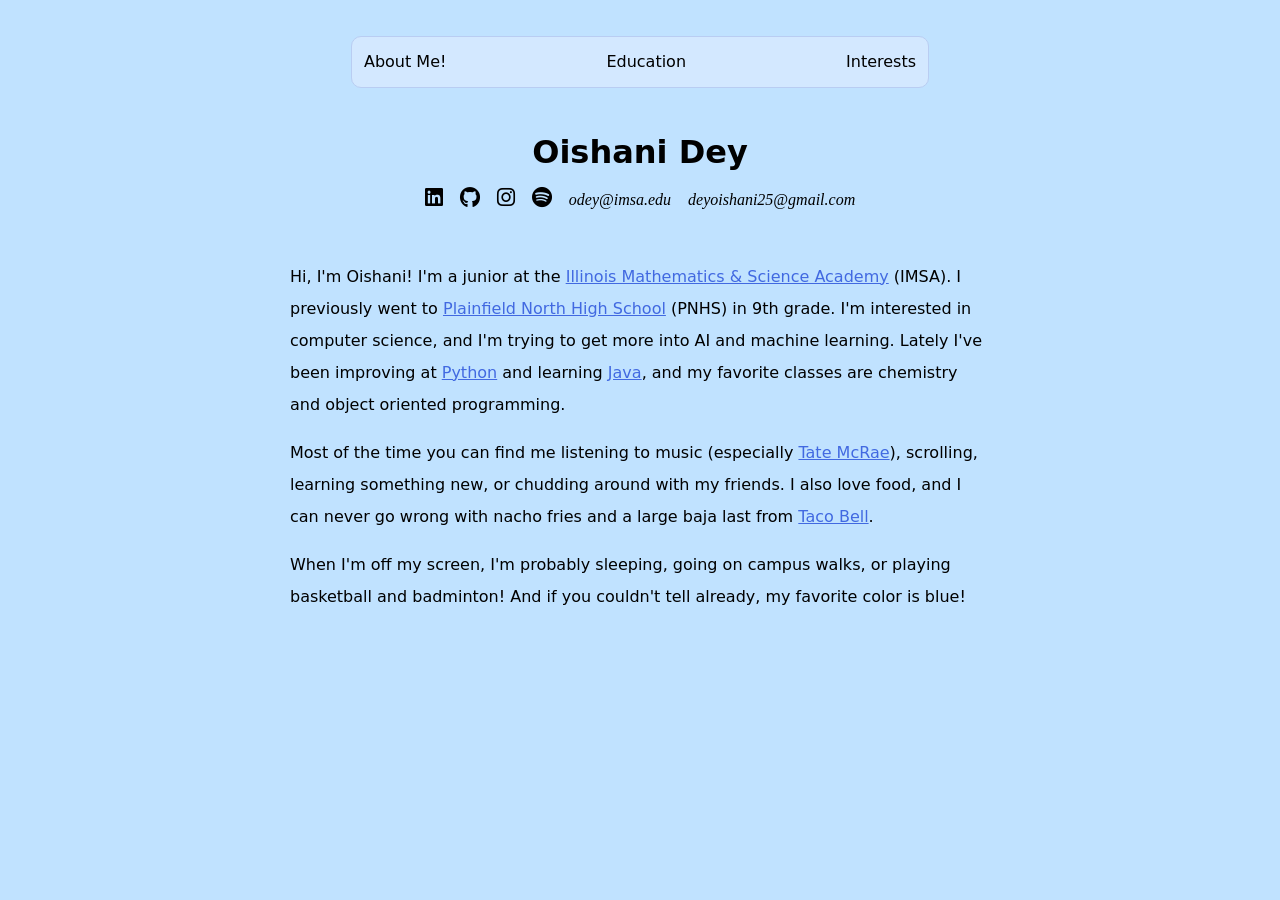
==== index.html @ 0ff76bf2 "cleaned up, added interests, and edited about me" ====
<!DOCTYPE html>
<html lang="en">
    <head>
        <meta charset="UTF-8">
        <meta name="viewport" content="width=device-width, initial-scale=1.0">
        <title>Oishani Dey</title>
        <!--<link rel="icon" href="favicon.ico">-->
        <link rel="stylesheet" href="https://cdnjs.cloudflare.com/ajax/libs/font-awesome/6.5.1/css/all.min.css">
        <link rel="stylesheet" href="style.css">
    </head>
    <body>
        <nav>
            <ul class="nav-bar">
                <li class="active"><a href="index.html">About Me!</a></li>
                <li><a href="education.html">Education</a></li>
                <li><a href="interests.html">Interests</a></li>
            </ul>
        </nav>

        <main>
            <header>
                <div class="hello">
                    <h1>Oishani Dey</h1>
                    <section class="socials">
                        <a href="https://linkedin.com/in/oishanid" target="_blank" class="link-icon"><i class="fa-brands fa-linkedin"></i></a>
                        <a href="http://www.github.com/oishanid" target="_blank" class="link-icon"><i class="fa-brands fa-github"></i></a>
                        <a href="https://www.instagram.com/deyoishani25" target="_blank" class="link-icon"><i class="fa-brands fa-instagram"></i></a>
                        <a href="https://open.spotify.com/user/31oc64y7fqrz64kbvjxoxemlksbm" target="_blank" class="link-icon"><i class="fa-brands fa-spotify"></i></a>
                        <a class="email" href="mailto:odey@imsa.edu">odey@imsa.edu</a>
                        <a class="email" href="mailto:deyoishani25@gmail.com">deyoishani25@gmail.com</a>
                    </section>
                </div>
            </header>

            <section class="about">
                <p>
                    Hi, I'm Oishani! I'm a junior at the <a href="https://www.imsa.edu/" target="_blank">Illinois Mathematics & Science Academy</a> (IMSA). I previously went to <a href="https://pnhs.psd202.org/" target="_blank">Plainfield North High School</a> (PNHS) in 9th grade. I'm interested in computer science, and I'm trying to get more into AI and machine learning. Lately I've been improving at <a href="www.python.org" target="_blank">Python</a> and learning <a href="https://www.kava/com/en">Java</a>, and my favorite classes are chemistry and object oriented programming.
                </p>
                <p>
                    Most of the time you can find me listening to music (especially <a href="https://www.tatemcrae.com/" target="_blank">Tate McRae</a>), scrolling, learning something new, or chudding around with my friends. I also love food, and I can never go wrong with nacho fries and a large baja last from <a href="https://www.tacobell.com/" target="_blank">Taco Bell</a>.
                </p>
                <p>
                    When I'm off my screen, I'm probably sleeping, going on campus walks, or playing basketball and badminton! And if you couldn't tell already, my favorite color is blue!
                </p>
            </section>
        </main>

        <iframe 
            data-testid="embed-iframe"
            src="https://open.spotify.com/embed/track/0WPC7zoxtjUMCpm3u0Xw7C?utm_source=generator&theme=0&si=2f106275d0e54491"
            frameBorder="0" allowfullscreen="" allow="autoplay; clipboard-write; encrypted-media; fullscreen; picture-in-picture"
            loading="lazy">
        </iframe>
    </body>
</html>
---- style.css ----
* {
    margin: 0;
    padding: 0;
    cursor: url("data:image/svg+xml;utf8,<svg xmlns='http://www.w3.org/2000/svg' width='8' height='8'><circle cx='4' cy='4' r='3.5' fill='%232f6fe4'/></svg>") 4 4, auto;
}

body {
    font-family: -apple-system, BlinkMacSystemFont, 'Segoe UI', system-ui, sans-serif;
    line-height: 2.0;
    padding: 20px;
    color: black;
    background-color: rgb(192, 226, 255);
}

a {
    color: inherit;
    text-decoration: none;
}

nav {
    display: flex;
    justify-content: center;
    align-items: center;
    margin-bottom: 1.0rem;
    padding: 1rem;
}

.nav-bar {
    display: flex;
    gap: 10rem;
    list-style: none;
    padding: 12px;
    line-height: 1.6;
    border: 1px solid #b9cdf2;
    border-radius: 10px;
    background-color: rgba(227, 237, 255, 0.563);
}

.nav-bar li:hover {
    color: darkblue;
}

.hello {
    display: grid;
    place-items: center;

}

.socials {
    display: flex;
    align-items: center;
    gap: 17px;

}

.socials a {
    transition: color .18s, transform .18s;
}

.socials a:hover {
    color: rgb(18, 93, 244);
    transform: translateY(-1.8px);
}

.socials i{
    font-size: 1.3rem;
}

.email {
    font-family: 'Times New Roman', Times, serif;
    font-style: italic;
}

.about {
    max-width: 700px;
    margin: 45px auto 0;
    font-size: 16px;
}

.about a, .coursework a{
    color: royalblue;
    text-decoration: underline;
    text-decoration-color:royalblue;
    transition: color .2s;
}

.about a:hover, .coursework a:hover{
    color:black;
    text-decoration-color: black;  
}

.about p + p {
    margin-top: 1rem;
}

.coursework, .learning, .fun {
    max-width: 600px;
    margin: 30px auto 0;
}

.learning h4 {
    font-style:italic;
}

iframe {
    display: flex;
    align-items: center;
    border-radius: 12px;
    margin: 40px auto 0;
    width: 50%;
    height: 152px;
}
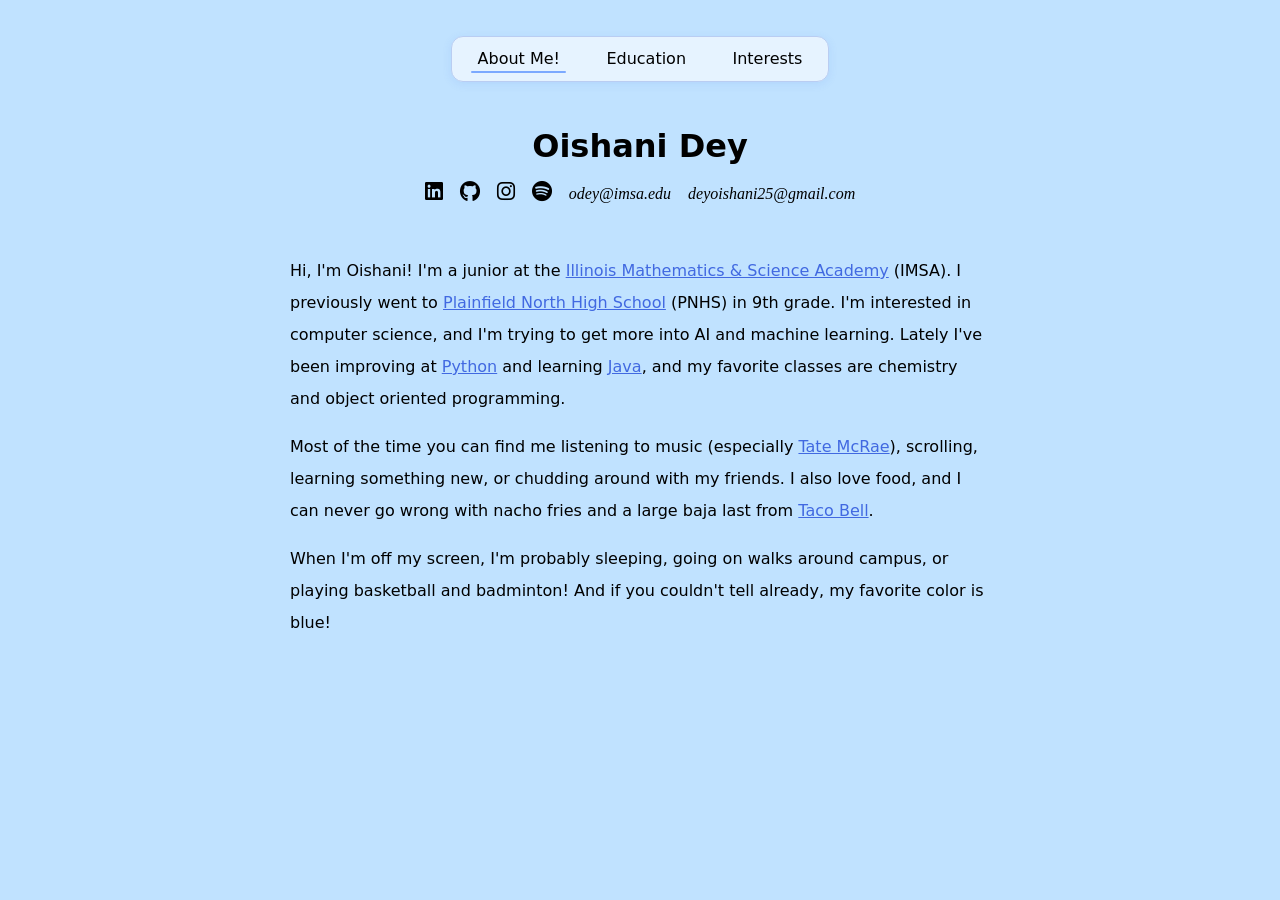
==== commit 208d55c0: "Delete README, small text corrections" ====
--- a/index.html
+++ b/index.html
@@ -40,7 +40,7 @@
                     Most of the time you can find me listening to music (especially <a href="https://www.tatemcrae.com/" target="_blank">Tate McRae</a>), scrolling, learning something new, or chudding around with my friends. I also love food, and I can never go wrong with nacho fries and a large baja last from <a href="https://www.tacobell.com/" target="_blank">Taco Bell</a>.
                 </p>
                 <p>
-                    When I'm off my screen, I'm probably sleeping, going on campus walks, or playing basketball and badminton! And if you couldn't tell already, my favorite color is blue!
+                    When I'm off my screen, I'm probably sleeping, going on walks around campus, or playing basketball and badminton! And if you couldn't tell already, my favorite color is blue!
                 </p>
             </section>
         </main>
--- a/style.css
+++ b/style.css
@@ -12,10 +12,12 @@
     background-color: rgb(192, 226, 255);
 }
 
-a {
+a, a * {
+    cursor: url("data:image/svg+xml;utf8,<svg xmlns='http://www.w3.org/2000/svg' width='14' height='14'><circle cx='7' cy='7' r='5.5' fill='%232f6fe4' fill-opacity='0.2' stroke='%232f6fe4' stroke-width='1.5'/></svg>") 7 7, pointer;
     color: inherit;
     text-decoration: none;
 }
+
 
 nav {
     display: flex;
@@ -27,17 +29,38 @@
 
 .nav-bar {
     display: flex;
-    gap: 10rem;
+    gap: 0.5rem;
     list-style: none;
-    padding: 12px;
+    padding: 6px;
     line-height: 1.6;
     border: 1px solid #b9cdf2;
-    border-radius: 10px;
-    background-color: rgba(227, 237, 255, 0.563);
+    border-radius: 12px;
+    background-color: rgba(255, 255, 255, 0.6);
+    box-shadow: 0 2px 10px rgba(47, 111, 228, 0.1);
 }
 
-.nav-bar li:hover {
+.nav-bar a {
+    display: block;
+    padding: 0.2rem 1.2rem;
+    border-radius: 8px;
+    transition: background-color 0.18s, color 0.18s;
+    position: relative;
+}
+
+.nav-bar a:hover {
+    background-color: rgba(47, 111, 228, 0.12);
     color: darkblue;
+}
+
+.nav-bar .active a::after {
+    content: "";
+    position: absolute;
+    left: 0.8rem;
+    right: 0.8rem;
+    bottom: 2px;
+    height: 2px;
+    border-radius: 2px;
+    background-color: #7ba9ff;
 }
 
 .hello {
@@ -102,6 +125,14 @@
     font-style:italic;
 }
 
+.learning img {
+    transition: transform 0.18s;
+}
+
+.learning img:hover {
+    transform: translateY(-2.6px);
+}
+
 iframe {
     display: flex;
     align-items: center;
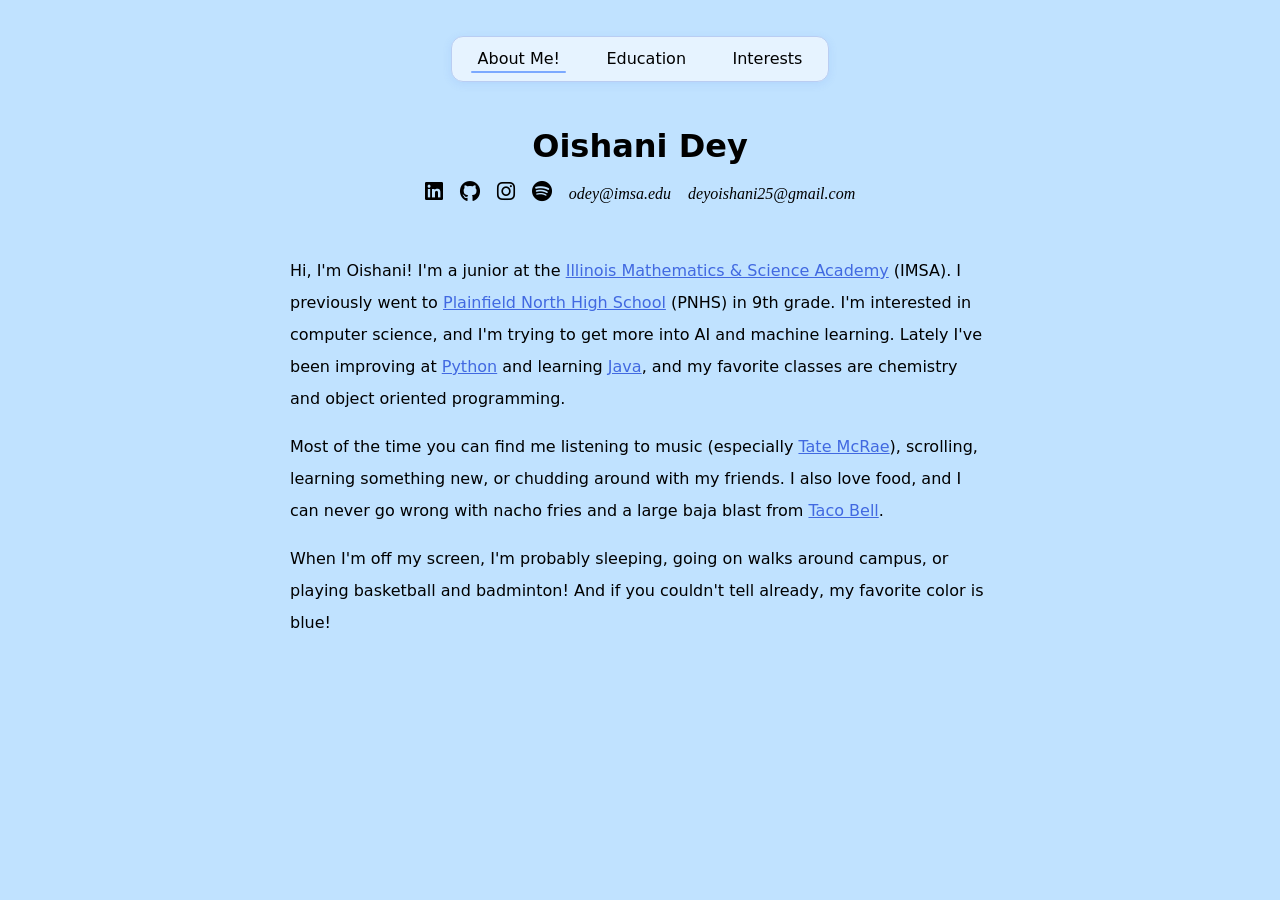
==== commit 335e1502: "Added food pictures + linked them to interests page" ====
--- a/index.html
+++ b/index.html
@@ -37,7 +37,7 @@
                     Hi, I'm Oishani! I'm a junior at the <a href="https://www.imsa.edu/" target="_blank">Illinois Mathematics & Science Academy</a> (IMSA). I previously went to <a href="https://pnhs.psd202.org/" target="_blank">Plainfield North High School</a> (PNHS) in 9th grade. I'm interested in computer science, and I'm trying to get more into AI and machine learning. Lately I've been improving at <a href="www.python.org" target="_blank">Python</a> and learning <a href="https://www.kava/com/en">Java</a>, and my favorite classes are chemistry and object oriented programming.
                 </p>
                 <p>
-                    Most of the time you can find me listening to music (especially <a href="https://www.tatemcrae.com/" target="_blank">Tate McRae</a>), scrolling, learning something new, or chudding around with my friends. I also love food, and I can never go wrong with nacho fries and a large baja last from <a href="https://www.tacobell.com/" target="_blank">Taco Bell</a>.
+                    Most of the time you can find me listening to music (especially <a href="https://www.tatemcrae.com/" target="_blank">Tate McRae</a>), scrolling, learning something new, or chudding around with my friends. I also love food, and I can never go wrong with nacho fries and a large baja blast from <a href="https://www.tacobell.com/" target="_blank">Taco Bell</a>.
                 </p>
                 <p>
                     When I'm off my screen, I'm probably sleeping, going on walks around campus, or playing basketball and badminton! And if you couldn't tell already, my favorite color is blue!
--- a/style.css
+++ b/style.css
@@ -100,14 +100,14 @@
     font-size: 16px;
 }
 
-.about a, .coursework a{
+.about a, .coursework a, .hobby a{
     color: royalblue;
     text-decoration: underline;
     text-decoration-color:royalblue;
     transition: color .2s;
 }
 
-.about a:hover, .coursework a:hover{
+.about a:hover, .coursework a:hover, .hobby a:hover{
     color:black;
     text-decoration-color: black;  
 }
@@ -116,7 +116,7 @@
     margin-top: 1rem;
 }
 
-.coursework, .learning, .fun {
+.coursework, .learning, .fun, .gallery {
     max-width: 600px;
     margin: 30px auto 0;
 }
@@ -125,12 +125,60 @@
     font-style:italic;
 }
 
-.learning img {
+img {
     transition: transform 0.18s;
 }
 
-.learning img:hover {
+img:hover {
     transform: translateY(-2.6px);
+}
+
+.gallery {
+    columns: 3 260px;
+    column-gap: 20px;
+    padding: 20px;
+}
+
+.gallery figure {
+    margin: 0 0 20px;
+    break-inside: avoid;
+}
+
+.gallery img {
+    width: 100%;
+    height: auto;
+    border-radius: 12px;
+    display: block;
+}
+
+.interests {
+    max-width: 900px;
+    margin: 60px auto 0;
+}
+
+.jump-links {
+    display: flex;
+    flex-wrap: nowrap;
+    gap: 0.5rem;
+    margin: 0.75rem 0 1.5rem;
+}
+
+.jump-links a {
+    padding: 0.1rem 1rem;
+    white-space: nowrap;
+    border: 1px solid #b9cdf2;
+    border-radius: 12px;
+    background-color: rgba(255, 255, 255, 0.6);
+    transition: background-color 0.18s, color 0.18s;
+}
+
+.jump-links a:hover {
+    background-color: rgba(47, 111, 228, 0.12);
+    color: darkblue;
+}
+
+.hobby {
+    margin: 50px auto 0;
 }
 
 iframe {
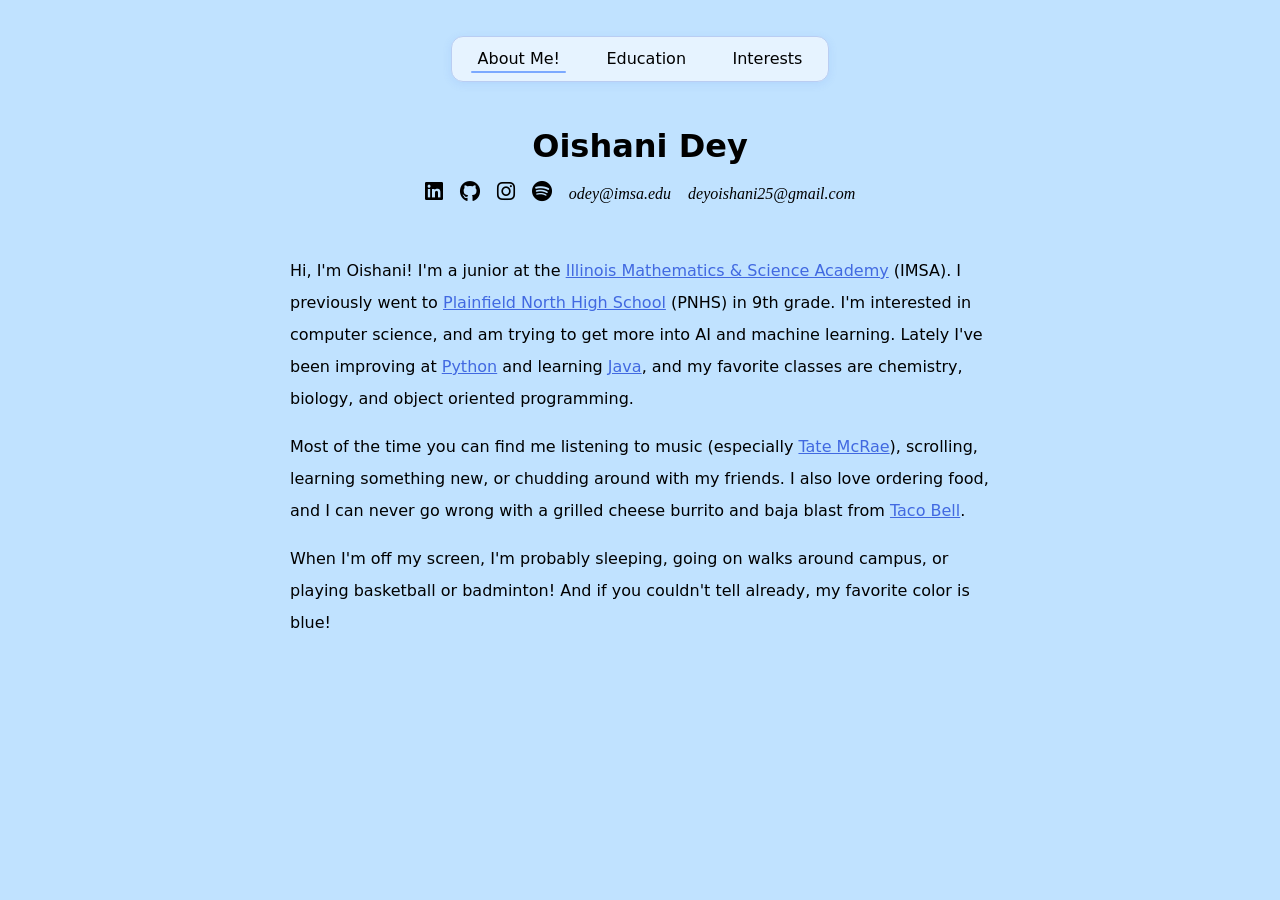
==== commit 1c142f19: "Some text changes" ====
--- a/index.html
+++ b/index.html
@@ -4,9 +4,32 @@
         <meta charset="UTF-8">
         <meta name="viewport" content="width=device-width, initial-scale=1.0">
         <title>Oishani Dey</title>
-        <!--<link rel="icon" href="favicon.ico">-->
+        <link rel="icon" type="image/svg+xml" href="assets/favicon.svg">
         <link rel="stylesheet" href="https://cdnjs.cloudflare.com/ajax/libs/font-awesome/6.5.1/css/all.min.css">
         <link rel="stylesheet" href="style.css">
+
+        <script type="application/ld+json">
+        {
+            "@context": "https://schema.org",
+            "@type": "Person",
+            "name": "Oishani Dey",
+            "jobTitle": "Student",
+            "affiliation": {
+                "@type": "HighSchool",
+                "name": "Illinois Mathematics and Science Academy",
+                "sameAs": "https://imsa.edu/",
+            }
+            "email": "mailto:odey@imsa.edu",
+            "url": "https://oishanid.github.io",
+            "sameAs": [
+                "https://www.linkedin.com/in/oishanid",
+                "https://github.com/oishanid",
+                "https://www.instagram.com/deyoishani25",
+            ]
+        }
+        </script>
+
+        <meta name="google-site-verification" content="NXhWqU12qEsDTgJhMEGxHX461QypruWYHz_nBIVrG88" />
     </head>
     <body>
         <nav>
@@ -34,13 +57,13 @@
 
             <section class="about">
                 <p>
-                    Hi, I'm Oishani! I'm a junior at the <a href="https://www.imsa.edu/" target="_blank">Illinois Mathematics & Science Academy</a> (IMSA). I previously went to <a href="https://pnhs.psd202.org/" target="_blank">Plainfield North High School</a> (PNHS) in 9th grade. I'm interested in computer science, and I'm trying to get more into AI and machine learning. Lately I've been improving at <a href="www.python.org" target="_blank">Python</a> and learning <a href="https://www.kava/com/en">Java</a>, and my favorite classes are chemistry and object oriented programming.
+                    Hi, I'm Oishani! I'm a junior at the <a href="https://www.imsa.edu/" target="_blank">Illinois Mathematics & Science Academy</a> (IMSA). I previously went to <a href="https://pnhs.psd202.org/" target="_blank">Plainfield North High School</a> (PNHS) in 9th grade. I'm interested in computer science, and am trying to get more into AI and machine learning. Lately I've been improving at <a href="www.python.org" target="_blank">Python</a> and learning <a href="https://www.kava/com/en">Java</a>, and my favorite classes are chemistry, biology, and object oriented programming.
                 </p>
                 <p>
-                    Most of the time you can find me listening to music (especially <a href="https://www.tatemcrae.com/" target="_blank">Tate McRae</a>), scrolling, learning something new, or chudding around with my friends. I also love food, and I can never go wrong with nacho fries and a large baja blast from <a href="https://www.tacobell.com/" target="_blank">Taco Bell</a>.
+                    Most of the time you can find me listening to music (especially <a href="https://www.tatemcrae.com/" target="_blank">Tate McRae</a>), scrolling, learning something new, or chudding around with my friends. I also love ordering food, and I can never go wrong with a grilled cheese burrito and baja blast from <a href="https://www.tacobell.com/" target="_blank">Taco Bell</a>.
                 </p>
                 <p>
-                    When I'm off my screen, I'm probably sleeping, going on walks around campus, or playing basketball and badminton! And if you couldn't tell already, my favorite color is blue!
+                    When I'm off my screen, I'm probably sleeping, going on walks around campus, or playing basketball or badminton! And if you couldn't tell already, my favorite color is blue!
                 </p>
             </section>
         </main>
--- a/style.css
+++ b/style.css
@@ -125,6 +125,13 @@
     font-style:italic;
 }
 
+.dual-credit {
+    font-weight: bold;
+    font-style: italic;
+    font-size: 0.8em;
+    margin-left: 0.5em;
+}
+
 img {
     transition: transform 0.18s;
 }
@@ -159,6 +166,7 @@
 .jump-links {
     display: flex;
     flex-wrap: nowrap;
+    justify-content: center;
     gap: 0.5rem;
     margin: 0.75rem 0 1.5rem;
 }
